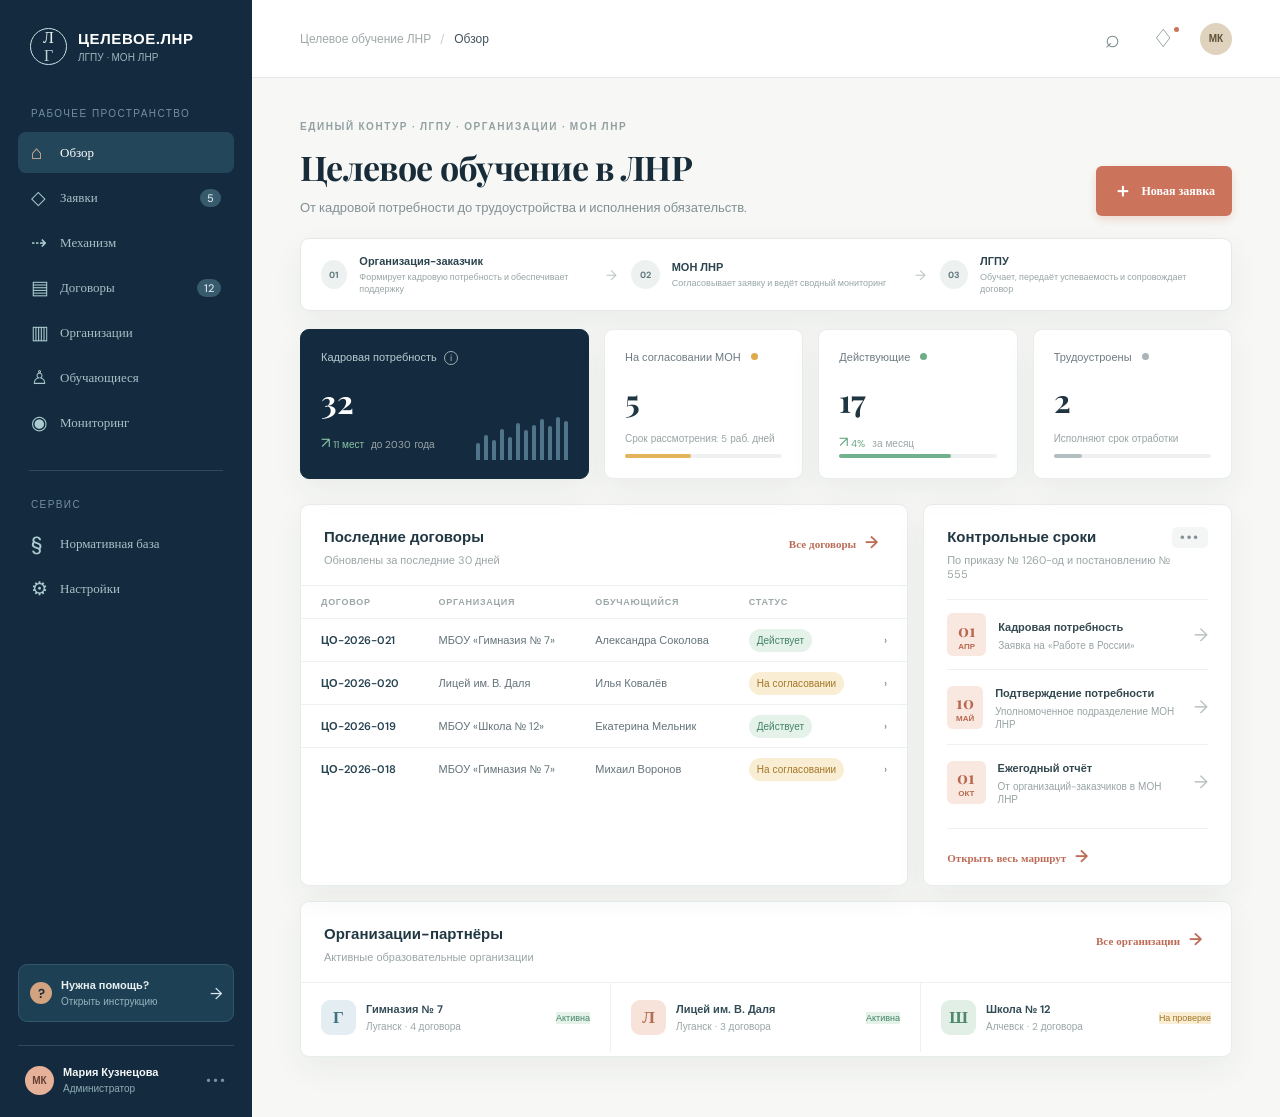
==== index.html @ 9726ebaf "Initial website" ====
<!doctype html>
<html lang="ru">
  <head>
    <meta charset="UTF-8" />
    <meta name="viewport" content="width=device-width, initial-scale=1.0" />
    <meta name="theme-color" content="#142b3f" />
    <title>Целевое обучение | ЛГПУ</title>
    <link rel="preconnect" href="https://fonts.googleapis.com" />
    <link rel="preconnect" href="https://fonts.gstatic.com" crossorigin />
    <link href="https://fonts.googleapis.com/css2?family=DM+Sans:wght@400;500;600;700&family=Playfair+Display:wght@600;700&display=swap" rel="stylesheet" />
    <link rel="stylesheet" href="styles.css" />
    <link rel="stylesheet" href="process.css" />
  </head>
  <body>
    <div class="app-shell">
      <aside class="sidebar">
        <div class="brand">
          <div class="brand-mark">Л<span>Г</span></div>
          <div><strong>ЦЕЛЕВОЕ.ЛНР</strong><small>ЛГПУ · МОН ЛНР</small></div>
        </div>
        <div class="workspace-label">Рабочее пространство</div>
        <nav class="main-nav">
          <button class="nav-item active" data-view="dashboard"><span class="nav-icon">⌂</span>Обзор</button>
          <button class="nav-item" data-view="applications"><span class="nav-icon">◇</span>Заявки <b class="nav-count">5</b></button>
          <button class="nav-item" data-view="workflow"><span class="nav-icon">⇢</span>Механизм</button>
          <button class="nav-item" data-view="contracts"><span class="nav-icon">▤</span>Договоры <b class="nav-count">12</b></button>
          <button class="nav-item" data-view="organizations"><span class="nav-icon">▥</span>Организации</button>
          <button class="nav-item" data-view="students"><span class="nav-icon">♙</span>Обучающиеся</button>
          <button class="nav-item" data-view="monitoring"><span class="nav-icon">◉</span>Мониторинг</button>
        </nav>
        <div class="nav-divider"></div>
        <div class="workspace-label">Сервис</div>
        <nav class="main-nav">
          <button class="nav-item" data-view="regulations"><span class="nav-icon">§</span>Нормативная база</button>
          <button class="nav-item"><span class="nav-icon">⚙</span>Настройки</button>
        </nav>
        <div class="sidebar-bottom">
          <div class="help-card"><span class="help-icon">?</span><div><strong>Нужна помощь?</strong><small>Открыть инструкцию</small></div><span>→</span></div>
          <div class="user-row"><div class="avatar">МК</div><div><strong>Мария Кузнецова</strong><small>Администратор</small></div><span class="more">•••</span></div>
        </div>
      </aside>

      <main class="main-content">
        <header class="topbar">
          <div class="breadcrumbs"><span>Целевое обучение ЛНР</span><i>/</i><b id="breadcrumb-current">Обзор</b></div>
          <div class="top-actions"><button class="icon-button" aria-label="Поиск">⌕</button><button class="icon-button has-dot" aria-label="Уведомления">♢</button><div class="top-avatar">МК</div></div>
        </header>
        <div class="page-content">
          <section class="view active" id="dashboard-view">
            <div class="welcome-row"><div><p class="eyebrow">ЕДИНЫЙ КОНТУР · ЛГПУ · ОРГАНИЗАЦИИ · МОН ЛНР</p><h1>Целевое обучение в ЛНР</h1><p class="subheading">От кадровой потребности до трудоустройства и исполнения обязательств.</p></div><button class="primary-button" id="open-application"><span>＋</span> Новая заявка</button></div>
            <div class="role-strip"><div><span class="role-no">01</span><p><b>Организация-заказчик</b><small>Формирует кадровую потребность и обеспечивает поддержку</small></p></div><i>→</i><div><span class="role-no">02</span><p><b>МОН ЛНР</b><small>Согласовывает заявку и ведёт сводный мониторинг</small></p></div><i>→</i><div><span class="role-no">03</span><p><b>ЛГПУ</b><small>Обучает, передаёт успеваемость и сопровождает договор</small></p></div></div>
            <div class="metrics-grid">
              <article class="metric-card metric-main"><div class="metric-label">Кадровая потребность <span class="info">i</span></div><div class="metric-value">32</div><div class="metric-foot positive"><span>↗</span> 11 мест <em>до 2030 года</em></div><div class="mini-bars"><i></i><i></i><i></i><i></i><i></i><i></i><i></i><i></i><i></i><i></i><i></i><i></i></div></article>
              <article class="metric-card"><div class="metric-label">На согласовании МОН <span class="metric-dot yellow"></span></div><div class="metric-value">5</div><div class="metric-foot">Срок рассмотрения: 5 раб. дней</div><div class="metric-line yellow-line"><span style="width:42%"></span></div></article>
              <article class="metric-card"><div class="metric-label">Действующие <span class="metric-dot green"></span></div><div class="metric-value">17</div><div class="metric-foot positive"><span>↗</span> 4% <em>за месяц</em></div><div class="metric-line green-line"><span style="width:71%"></span></div></article>
              <article class="metric-card"><div class="metric-label">Трудоустроены <span class="metric-dot gray"></span></div><div class="metric-value">2</div><div class="metric-foot">Исполняют срок отработки</div><div class="metric-line gray-line"><span style="width:18%"></span></div></article>
            </div>
            <div class="content-grid">
              <section class="panel recent-panel"><div class="panel-heading"><div><h2>Последние договоры</h2><p>Обновлены за последние 30 дней</p></div><button class="text-button" data-view-link="contracts">Все договоры <span>→</span></button></div><div class="table-wrap"><table><thead><tr><th>ДОГОВОР</th><th>ОРГАНИЗАЦИЯ</th><th>ОБУЧАЮЩИЙСЯ</th><th>СТАТУС</th><th></th></tr></thead><tbody id="recent-rows"></tbody></table></div></section>
              <section class="panel deadlines-panel"><div class="panel-heading"><div><h2>Контрольные сроки</h2><p>По приказу № 1260-од и постановлению № 555</p></div><button class="round-button">•••</button></div><div class="deadline-list"><div class="deadline-item"><div class="date-box"><b>01</b><small>АПР</small></div><div><strong>Кадровая потребность</strong><p>Заявка на «Работе в России»</p></div><span class="deadline-arrow">→</span></div><div class="deadline-item"><div class="date-box"><b>10</b><small>МАЙ</small></div><div><strong>Подтверждение потребности</strong><p>Уполномоченное подразделение МОН ЛНР</p></div><span class="deadline-arrow">→</span></div><div class="deadline-item"><div class="date-box"><b>01</b><small>ОКТ</small></div><div><strong>Ежегодный отчёт</strong><p>От организаций-заказчиков в МОН ЛНР</p></div><span class="deadline-arrow">→</span></div></div><button class="calendar-link" data-view-link="workflow">Открыть весь маршрут <span>→</span></button></section>
            </div>
            <section class="panel organizations-panel"><div class="panel-heading"><div><h2>Организации-партнёры</h2><p>Активные образовательные организации</p></div><button class="text-button" data-view-link="organizations">Все организации <span>→</span></button></div><div class="org-grid"><div class="org-item"><div class="org-logo blue">Г</div><div><strong>Гимназия № 7</strong><p>Луганск · 4 договора</p></div><span class="org-status active-status">Активна</span></div><div class="org-item"><div class="org-logo peach">Л</div><div><strong>Лицей им. В. Даля</strong><p>Луганск · 3 договора</p></div><span class="org-status active-status">Активна</span></div><div class="org-item"><div class="org-logo green-logo">Ш</div><div><strong>Школа № 12</strong><p>Алчевск · 2 договора</p></div><span class="org-status pending-status">На проверке</span></div></div></section>
          </section>

          <section class="view" id="applications-view">
            <div class="view-header"><div><p class="eyebrow">КАДРОВАЯ ПОТРЕБНОСТЬ</p><h1>Заявки на согласование</h1><p class="subheading">До публикации предложения каждая заявка проходит проверку МОН ЛНР.</p></div><button class="primary-button" id="open-application-2"><span>＋</span> Новая заявка</button></div>
            <div class="notice"><b>Регламент:</b> обычная заявка рассматривается в течение 5 рабочих дней; при комиссионном рассмотрении срок может быть продлён, но не более чем на 10 рабочих дней.</div>
            <div class="application-list">
              <article class="application-card"><div class="app-code">ЗКП-2026-031<small>поступающие · квота</small></div><div class="app-body"><h3>Учитель математики</h3><p>МБОУ «Гимназия № 7» · ЛГПУ · 44.03.05 Педагогическое образование</p><div class="check-row"><span class="check ok">✓ Проект предложения</span><span class="check ok">✓ Обоснование потребности</span><span class="check">2 места</span></div></div><div class="app-review"><span class="status pending-status">3-й рабочий день</span><small>Срок до 28.09.2026</small><button class="review-button">Рассмотреть</button></div></article>
              <article class="application-card"><div class="app-code">ЗКП-2026-030<small>обучающийся</small></div><div class="app-body"><h3>Учитель начальных классов</h3><p>Лицей им. В. Даля · ЛГПУ · 44.03.01 Педагогическое образование</p><div class="check-row"><span class="check ok">✓ Проект предложения</span><span class="check missing">! Требуется обоснование</span><span class="check">1 место</span></div></div><div class="app-review"><span class="status gray-status">На доработке</span><small>Возвращена 22.09.2026</small><button class="review-button">Открыть</button></div></article>
              <article class="application-card"><div class="app-code">ЗКП-2026-029<small>поступающие · квота</small></div><div class="app-body"><h3>Учитель русского языка</h3><p>МБОУ «Школа № 12» · ЛГПУ · 44.03.05 Педагогическое образование</p><div class="check-row"><span class="check ok">✓ Согласовано МОН</span><span class="check ok">✓ Квота подтверждена</span><span class="check">2 места</span></div></div><div class="app-review"><span class="status active-status">К публикации</span><small>До 10.06.2027</small><button class="review-button publish-action">Опубликовать</button></div></article>
            </div>
          </section>

          <section class="view" id="workflow-view">
            <div class="view-header"><div><p class="eyebrow">СКВОЗНОЙ ПРОЦЕСС</p><h1>Механизм реализации</h1><p class="subheading">Единый маршрут для организации-заказчика, МОН ЛНР и ЛГПУ.</p></div><span class="legal-pill">ПП РФ № 555 · Приказ № 1260-од</span></div>
            <div class="workflow-layout"><div class="workflow-track">
              <article class="workflow-step done"><span class="step-index">01</span><div><small>ОРГАНИЗАЦИЯ-ЗАКАЗЧИК</small><h3>Определение кадровой потребности</h3><p>Вакансия, прогноз до 2030 года, специальность, количество мест и обоснование целевого обучения.</p><div class="step-tags"><span>до 1 апреля</span><span>«Работа в России»</span></div></div></article>
              <article class="workflow-step current"><span class="step-index">02</span><div><small>МОН ЛНР</small><h3>Согласование заявки</h3><p>Проверка проекта предложения и обоснованности потребности. Для непедагогических программ ВО предусмотрена комиссия.</p><div class="step-tags"><span>5 рабочих дней</span><span>до 10 при комиссии</span></div></div></article>
              <article class="workflow-step"><span class="step-index">03</span><div><small>ОРГАНИЗАЦИЯ + МОН ЛНР</small><h3>Подтверждение квоты и публикация</h3><p>МОН подтверждает потребность до 10 мая. Заказчик формирует предложение с 10 мая по 10 июня года приёма.</p><div class="step-tags"><span>до 10 мая</span><span>не позднее 10 июня</span></div></div></article>
              <article class="workflow-step"><span class="step-index">04</span><div><small>ГРАЖДАНИН + ЛГПУ</small><h3>Заявка, конкурс и зачисление</h3><p>Гражданин выбирает одно предложение. ЛГПУ проверяет соответствие предложения и заявления, проводит конкурс и передаёт сведения о зачислении.</p><div class="step-tags"><span>1 предложение</span><span>согласие на ПДн</span></div></div></article>
              <article class="workflow-step"><span class="step-index">05</span><div><small>ВСЕ СТОРОНЫ</small><h3>Заключение договора</h3><p>Заказчик готовит договор по типовой форме. Для несовершеннолетнего обязательно согласие представителя. Сведения размещаются на платформе.</p><div class="step-tags"><span>до начала учебного года</span><span>сведения за 10 раб. дней</span></div></div></article>
              <article class="workflow-step"><span class="step-index">06</span><div><small>ЛГПУ + ЗАКАЗЧИК</small><h3>Обучение, практика и поддержка</h3><p>Контроль успеваемости, практика у заказчика, наставник и ежемесячные меры материальной поддержки.</p><div class="step-tags"><span>каждый семестр</span><span>ежемесячно</span></div></div></article>
              <article class="workflow-step"><span class="step-index">07</span><div><small>РАБОТОДАТЕЛЬ + МОН ЛНР</small><h3>Трудоустройство и отработка</h3><p>Трудоустройство в установленный договором срок, единовременная выплата и контроль трудовой деятельности от 3 до 5 лет.</p><div class="step-tags"><span>3–5 лет</span><span>отчёт до 1 октября</span></div></div></article>
            </div><aside class="workflow-aside"><h3>Обязательные условия договора</h3><ul><li>Код и наименование образовательной программы</li><li>Место будущей трудовой деятельности</li><li>Срок трудоустройства и отработки от 3 до 5 лет</li><li>Меры поддержки и порядок их предоставления</li><li>Практическая подготовка и наставничество</li><li>Права, обязанности и ответственность сторон</li></ul><button class="outline-button" data-view-link="regulations">Смотреть основания</button></aside></div>
          </section>

          <section class="view" id="contracts-view"><div class="view-header"><div><p class="eyebrow">РЕЕСТР ДОКУМЕНТОВ</p><h1>Договоры</h1><p class="subheading">Все договоры целевого обучения в одном месте.</p></div><button class="primary-button" id="open-create-2"><span>＋</span> Новый договор</button></div><div class="toolbar"><div class="search-field">⌕ <input id="contract-search" placeholder="Поиск по номеру, организации или ФИО" /></div><button class="filter-button">Статус <span>⌄</span></button><button class="filter-button">Учебный год <span>⌄</span></button></div><section class="panel contracts-table-panel"><div class="table-wrap"><table><thead><tr><th>ДОГОВОР</th><th>ОРГАНИЗАЦИЯ</th><th>ОБУЧАЮЩИЙСЯ</th><th>НАПРАВЛЕНИЕ</th><th>СТАТУС</th><th>ОБНОВЛЁН</th></tr></thead><tbody id="all-rows"></tbody></table></div></section></section>

          <section class="view" id="organizations-view"><div class="view-header"><div><p class="eyebrow">ПАРТНЁРСКАЯ СЕТЬ</p><h1>Организации</h1><p class="subheading">Образовательные организации Луганской Народной Республики.</p></div><button class="outline-button">＋ Добавить организацию</button></div><div class="org-list-large"><article class="org-large"><div class="org-logo blue">Г</div><div class="org-large-main"><h2>МБОУ «Гимназия № 7»</h2><p>Луганск · Общеобразовательная организация</p><div class="org-meta"><span>4 договора</span><span>Последнее обновление: 18 сен 2026</span></div></div><span class="status active-status">Активна</span><span class="chevron">›</span></article><article class="org-large"><div class="org-logo peach">Л</div><div class="org-large-main"><h2>Лицей им. В. Даля</h2><p>Луганск · Общеобразовательная организация</p><div class="org-meta"><span>3 договора</span><span>Последнее обновление: 12 сен 2026</span></div></div><span class="status active-status">Активна</span><span class="chevron">›</span></article><article class="org-large"><div class="org-logo green-logo">Ш</div><div class="org-large-main"><h2>МБОУ «Школа № 12»</h2><p>Алчевск · Общеобразовательная организация</p><div class="org-meta"><span>2 договора</span><span>Последнее обновление: 09 сен 2026</span></div></div><span class="status pending-status">На проверке</span><span class="chevron">›</span></article></div></section>

          <section class="view" id="students-view"><div class="view-header"><div><p class="eyebrow">УЧАСТНИКИ ПРОГРАММЫ</p><h1>Обучающиеся</h1><p class="subheading">Студенты, заключившие договоры целевого обучения.</p></div></div><div class="student-cards"><div class="student-card"><div class="student-avatar">АС</div><div><h3>Александра Соколова</h3><p>Педагогическое образование · 2 курс</p><small>Договор № ЦО-2026-014</small></div><span class="status active-status">Действует</span></div><div class="student-card"><div class="student-avatar warm">ИК</div><div><h3>Илья Ковалёв</h3><p>Начальное образование · 1 курс</p><small>Договор № ЦО-2026-018</small></div><span class="status active-status">Действует</span></div><div class="student-card"><div class="student-avatar lilac">ЕМ</div><div><h3>Екатерина Мельник</h3><p>Дошкольное образование · 3 курс</p><small>Договор № ЦО-2025-009</small></div><span class="status gray-status">Завершён</span></div></div></section>

          <section class="view" id="monitoring-view">
            <div class="view-header"><div><p class="eyebrow">ИСПОЛНЕНИЕ ОБЯЗАТЕЛЬСТВ</p><h1>Мониторинг</h1><p class="subheading">Успеваемость, выплаты, трудоустройство и срок трудовой деятельности.</p></div><button class="outline-button" id="export-report">⇩ Отчёт для МОН ЛНР</button></div>
            <div class="monitor-grid"><article class="monitor-card"><span class="monitor-icon">₽</span><small>ЕЖЕМЕСЯЧНЫЕ ВЫПЛАТЫ</small><b>15 из 17</b><p>2 подтверждения ожидаются</p><div class="progress"><i style="width:88%"></i></div></article><article class="monitor-card"><span class="monitor-icon">A</span><small>УСПЕВАЕМОСТЬ</small><b>16 из 17</b><p>1 академическая задолженность</p><div class="progress amber"><i style="width:94%"></i></div></article><article class="monitor-card"><span class="monitor-icon">⌂</span><small>ТРУДОУСТРОЙСТВО</small><b>2 из 2</b><p>Обязательства выполнены</p><div class="progress"><i style="width:100%"></i></div></article></div>
            <section class="panel obligation-panel"><div class="panel-heading"><div><h2>Контроль исполнения</h2><p>Сведения для ежегодного отчёта не позднее 1 октября</p></div></div><div class="table-wrap"><table><thead><tr><th>ОБУЧАЮЩИЙСЯ</th><th>ЗАКАЗЧИК</th><th>УСПЕВАЕМОСТЬ</th><th>ВЫПЛАТА</th><th>ПРАКТИКА</th><th>РИР</th><th>РИСК</th></tr></thead><tbody><tr><td>Александра Соколова</td><td>Гимназия № 7</td><td><span class="check ok">✓ без задолженности</span></td><td><span class="status active-status">выплачено</span></td><td>назначена</td><td>актуально</td><td><span class="risk low">низкий</span></td></tr><tr><td>Илья Ковалёв</td><td>Лицей им. В. Даля</td><td><span class="check missing">! 1 задолженность</span></td><td><span class="status pending-status">подтвердить</span></td><td>не назначена</td><td>актуально</td><td><span class="risk high">высокий</span></td></tr><tr><td>Екатерина Мельник</td><td>Школа № 12</td><td><span class="check ok">✓ завершено</span></td><td><span class="status active-status">выплачено</span></td><td>пройдена</td><td>актуально</td><td><span class="risk low">низкий</span></td></tr></tbody></table></div></section>
          </section>

          <section class="view" id="regulations-view">
            <div class="view-header"><div><p class="eyebrow">ПРАВОВЫЕ ОСНОВАНИЯ</p><h1>Нормативная база</h1><p class="subheading">Документы, на которых построены маршрут и контрольные правила системы.</p></div></div>
            <div class="regulation-list"><article class="reg-card primary-reg"><div class="reg-number">555</div><div><span>ФЕДЕРАЛЬНЫЙ УРОВЕНЬ</span><h2>Постановление Правительства РФ от 27.04.2024 № 555</h2><p>Положение о целевом обучении, правила квоты, типовая форма договора, формы предложения и заявки.</p><div class="reg-links"><button data-reg="Существенные условия: пп. 5–6, 24–30">Существенные условия</button><button data-reg="Заключение договора: пп. 10–22">Заключение</button><button data-reg="Мониторинг на ЕЦП: пп. 110–112">Работа в России</button></div></div></article><article class="reg-card"><div class="reg-number">1260<small>од</small></div><div><span>РЕГИОНАЛЬНЫЙ УРОВЕНЬ</span><h2>Приказ МОН ЛНР от 29.05.2026 № 1260-од</h2><p>Согласование кадровой потребности, реестр договоров, ежегодный мониторинг и отчётность подведомственных организаций.</p><div class="reg-links"><button data-reg="Заявка: проект предложения и обоснование; пп. 1.8–1.10">Заявка и сроки</button><button data-reg="Отчёт организаций до 1 октября; аналитическая справка до 1 декабря">Отчётность</button></div></div></article><article class="reg-card"><div class="reg-number">227</div><div><span>МЕРЫ ПОДДЕРЖКИ ЛНР</span><h2>Документ от 03.07.2026 № 227</h2><p>Порядок ежемесячной денежной выплаты в период обучения и единовременной выплаты при трудоустройстве.</p><div class="reg-links"><button data-reg="К заявлению: банковские реквизиты, справка об обучении, справка об отсутствии академической задолженности">Документы на выплату</button><button data-reg="Решение о единовременной выплате при трудоустройстве принимается работодателем в течение 10 календарных дней">Выплата при трудоустройстве</button></div></div></article></div>
            <div class="legal-note"><b>Важно:</b> система является инструментом учёта и контроля. Юридически значимые действия и публикация предложений выполняются в предусмотренных законодательством информационных системах, включая ЕЦП «Работа в России».</div>
          </section>
        </div>
      </main>
    </div>
    <div class="modal-backdrop" id="modal"><div class="modal"><button class="modal-close" id="close-modal">×</button><p class="eyebrow">НОВЫЙ ДОКУМЕНТ</p><h2>Создать договор</h2><p class="modal-intro">Заполните основные сведения. Остальные данные можно добавить позже.</p><form id="create-form"><label>Номер договора<input required placeholder="Например, ЦО-2026-025" /></label><label>Организация<select required><option value="">Выберите организацию</option><option>МБОУ «Гимназия № 7»</option><option>Лицей им. В. Даля</option><option>МБОУ «Школа № 12»</option></select></label><label>ФИО обучающегося<input required placeholder="Фамилия Имя Отчество" /></label><label>Направление подготовки<input required placeholder="Например, Педагогическое образование" /></label><div class="form-actions"><button type="button" class="outline-button" id="cancel-modal">Отмена</button><button class="primary-button" type="submit">Создать договор</button></div></form></div></div>
    <div class="modal-backdrop" id="application-modal"><div class="modal wide-modal"><button class="modal-close close-application">×</button><p class="eyebrow">КАДРОВАЯ ПОТРЕБНОСТЬ</p><h2>Заявка на согласование</h2><p class="modal-intro">Проект предложения и обоснование будут направлены в уполномоченное подразделение МОН ЛНР.</p><form id="application-form" class="two-column-form"><label>Организация-заказчик<select required><option value="">Выберите организацию</option><option>МБОУ «Гимназия № 7»</option><option>Лицей им. В. Даля</option><option>МБОУ «Школа № 12»</option></select></label><label>Тип кандидата<select required><option>Поступающий в пределах квоты</option><option>Поступающий вне квоты</option><option>Обучающийся</option></select></label><label>Код и направление подготовки<input required placeholder="44.03.05 Педагогическое образование" /></label><label>Кадровая потребность<input required type="number" min="1" placeholder="Количество мест" /></label><label class="full-field">Будущая должность<input required placeholder="Например, учитель математики" /></label><label class="full-field">Обоснование кадровой потребности<textarea required placeholder="Опишите текущую или прогнозную потребность до 2030 года"></textarea></label><label class="checkbox-label full-field"><input type="checkbox" required /> Проект предложения сформирован по форме постановления Правительства РФ № 555</label><div class="form-actions full-field"><button type="button" class="outline-button close-application">Отмена</button><button class="primary-button" type="submit">Направить в МОН ЛНР</button></div></form></div></div>
    <div class="toast" id="toast">Договор создан и добавлен в реестр <span>✓</span></div>
    <script src="app.js"></script>
  </body>
</html>
---- styles.css ----
:root{--navy:#142b3f;--navy-2:#1d3b52;--ink:#17232e;--muted:#7c8992;--line:#e4e8e8;--paper:#f7f8f6;--white:#fff;--terra:#cc735c;--terra-dark:#b65f4d;--green:#4b9a77;--yellow:#dfaa4a;--shadow:0 12px 32px rgba(28,46,56,.06)}*{box-sizing:border-box}body{margin:0;background:var(--paper);color:var(--ink);font-family:'DM Sans',Arial,sans-serif;font-size:14px}.app-shell{display:flex;min-height:100vh}.sidebar{width:252px;background:var(--navy);color:#dbe7eb;padding:28px 18px 22px;display:flex;flex-direction:column;flex-shrink:0}.brand{display:flex;gap:11px;align-items:center;padding:0 12px 42px}.brand-mark{width:37px;height:37px;border:1.5px solid #c9e0e5;border-radius:50%;font-family:Georgia,serif;font-size:16px;display:grid;place-items:center;color:#e7f1f0;letter-spacing:-4px;padding-right:4px}.brand-mark span{color:#b9d4d7}.brand strong{font-size:15px;letter-spacing:.04em;color:#fff;display:block}.brand small{color:#9eb4bd;font-size:10px;display:block;margin-top:2px}.workspace-label{font-size:10px;text-transform:uppercase;letter-spacing:.14em;color:#7390a0;padding:0 13px 12px}.main-nav{display:grid;gap:4px}.nav-item{border:0;background:none;color:#a9c0c7;text-align:left;padding:11px 13px;border-radius:8px;font:500 13px 'DM Sans';display:flex;align-items:center;gap:12px;cursor:pointer}.nav-item:hover,.nav-item.active{background:#24465b;color:#fff}.nav-icon{font-size:19px;width:17px;line-height:1;color:#abcbd0}.nav-item.active .nav-icon{color:#e6bf9d}.nav-count{font-size:11px;font-weight:500;background:#375b6c;color:#d4e4e7;border-radius:12px;padding:2px 7px;margin-left:auto}.nav-divider{height:1px;background:#2c4a59;margin:27px 11px}.sidebar-bottom{margin-top:auto}.help-card{background:#1d4055;border:1px solid #2e5868;border-radius:9px;padding:13px 11px;display:flex;align-items:center;gap:9px;font-size:16px;margin-bottom:23px}.help-card div{flex:1}.help-card strong{font-size:11px;display:block;color:#eaf2f1}.help-card small{display:block;color:#96b4bc;font-size:10px;margin-top:3px}.help-icon{width:22px;height:22px;background:#d3a27f;color:var(--navy);border-radius:50%;display:grid;place-items:center;font-weight:bold;font-size:13px}.user-row{border-top:1px solid #2d4a59;padding:19px 7px 0;display:flex;align-items:center;gap:9px}.avatar,.top-avatar{background:#e6b199;color:#633f35;border-radius:50%;width:29px;height:29px;display:grid;place-items:center;font-size:10px;font-weight:bold}.user-row strong{font-size:11px;color:#f3f7f6;display:block}.user-row small{font-size:10px;color:#8eabb5;display:block;margin-top:3px}.more{margin-left:auto;color:#7795a0;letter-spacing:2px}.main-content{flex:1;min-width:0}.topbar{height:78px;background:#fff;border-bottom:1px solid var(--line);display:flex;justify-content:space-between;align-items:center;padding:0 48px}.breadcrumbs{font-size:12px;color:#a1a9aa}.breadcrumbs i{font-style:normal;margin:0 9px;color:#c8cecd}.breadcrumbs b{color:#42535b;font-weight:500}.top-actions{display:flex;align-items:center;gap:20px}.icon-button{border:0;background:none;color:#7b8a8d;font-size:25px;cursor:pointer;position:relative}.has-dot:after{content:'';position:absolute;width:5px;height:5px;background:var(--terra);border-radius:50%;top:4px;right:1px}.top-avatar{width:32px;height:32px;background:#dfd3bd;color:#5e503a}.page-content{max-width:1420px;margin:0 auto;padding:42px 48px 60px}.view{display:none}.view.active{display:block}.welcome-row,.view-header{display:flex;justify-content:space-between;align-items:flex-end;margin-bottom:30px}.eyebrow{font-size:10px;letter-spacing:.16em;color:#93a0a2;font-weight:700;margin:0 0 11px}.welcome-row h1,.view-header h1{font:700 34px 'Playfair Display',Georgia,serif;letter-spacing:-.02em;margin:0;color:#172b39}.subheading{color:#819095;margin:9px 0 0;font-size:13px}.primary-button,.outline-button{border:0;border-radius:6px;padding:12px 17px;font:600 12px 'DM Sans';cursor:pointer}.primary-button{background:var(--terra);color:#fff;box-shadow:0 4px 10px #dba99966}.primary-button:hover{background:var(--terra-dark)}.primary-button span{font-size:19px;vertical-align:-2px;margin-right:6px}.outline-button{background:white;border:1px solid #d8dfdf;color:#51646a}.metrics-grid{display:grid;grid-template-columns:1.45fr 1fr 1fr 1fr;gap:15px;margin-bottom:25px}.metric-card{background:#fff;border:1px solid #e9eded;border-radius:9px;min-height:150px;padding:20px 20px 16px;position:relative;box-shadow:var(--shadow)}.metric-main{background:var(--navy);color:#fff;border-color:var(--navy)}.metric-label{font-size:11px;color:#6d7c82}.metric-main .metric-label{color:#b8cbd0}.info{border:1px solid #9caeb2;border-radius:50%;font-size:9px;width:14px;height:14px;display:inline-grid;place-items:center;margin-left:4px}.metric-value{font:700 32px 'Playfair Display',serif;margin-top:14px;color:#203542}.metric-main .metric-value{color:#fff}.metric-foot{font-size:10px;color:#98a4a5;margin-top:11px}.metric-foot em{font-style:normal;color:#9ca6a7;margin-left:4px}.positive{color:#67a785}.metric-main .positive{color:#8ac3a5}.positive span{font-size:15px}.metric-dot{display:inline-block;width:7px;height:7px;border-radius:50%;margin-left:7px;vertical-align:1px}.yellow{background:var(--yellow)}.green{background:#6eae86}.gray{background:#aab5b7}.mini-bars{display:flex;align-items:end;gap:4px;position:absolute;right:20px;bottom:18px;height:45px}.mini-bars i{width:4px;background:#50758a;border-radius:2px 2px 0 0}.mini-bars i:nth-child(1){height:17px}.mini-bars i:nth-child(2){height:25px}.mini-bars i:nth-child(3){height:20px}.mini-bars i:nth-child(4){height:31px}.mini-bars i:nth-child(5){height:23px}.mini-bars i:nth-child(6){height:37px}.mini-bars i:nth-child(7){height:30px}.mini-bars i:nth-child(8){height:35px}.mini-bars i:nth-child(9){height:41px}.mini-bars i:nth-child(10){height:34px}.mini-bars i:nth-child(11){height:43px}.mini-bars i:nth-child(12){height:39px}.metric-line{height:4px;background:#eef1ef;border-radius:10px;position:absolute;bottom:20px;left:20px;right:20px}.metric-line span{height:100%;display:block;border-radius:10px}.yellow-line span{background:#e4b45a}.green-line span{background:#72b18d}.gray-line span{background:#b3bec0}.content-grid{display:grid;grid-template-columns:1.57fr 1fr;gap:15px;margin-bottom:15px}.panel{background:#fff;border:1px solid #e8ecec;border-radius:9px;box-shadow:var(--shadow)}.panel-heading{display:flex;justify-content:space-between;align-items:flex-start;padding:22px 23px 18px}.panel-heading h2{font-size:15px;margin:0;color:#213742}.panel-heading p{margin:6px 0 0;font-size:11px;color:#9aa5a6}.text-button,.calendar-link{background:none;border:0;color:#bd6b56;font:600 11px 'DM Sans';cursor:pointer;padding-top:4px}.text-button span,.calendar-link span{font-size:17px;margin-left:6px}.table-wrap{overflow:auto}table{border-collapse:collapse;width:100%;font-size:11px}th{text-align:left;color:#9ca7a8;font-size:9px;letter-spacing:.08em;font-weight:600;padding:10px 20px;border-top:1px solid #edf0f0;white-space:nowrap}td{padding:14px 20px;border-top:1px solid #eef1f0;white-space:nowrap;color:#64747a}td:first-child{color:#274251;font-weight:600}.status{font-size:10px;padding:5px 8px;border-radius:12px;white-space:nowrap}.active-status{color:#438367;background:#e4f2ea}.pending-status{color:#a47727;background:#f9eed3}.gray-status{color:#7b8587;background:#edf0ef}.deadline-list{padding:0 23px}.deadline-item{display:flex;align-items:center;gap:12px;border-top:1px solid #edf0f0;padding:13px 0}.date-box{width:39px;height:43px;background:#f8e8df;border-radius:6px;display:grid;place-content:center;text-align:center;color:#b96750}.date-box b{font:700 17px 'Playfair Display'}.date-box small{font-size:8px;font-weight:bold}.deadline-item strong{font-size:11px;color:#344850;font-weight:600}.deadline-item p{font-size:10px;color:#99a4a5;margin:4px 0 0}.deadline-arrow{margin-left:auto;color:#b5c0bf;font-size:18px}.calendar-link{border-top:1px solid #edf0f0;margin:9px 23px 0;padding:16px 0 18px;width:calc(100% - 46px);text-align:left}.round-button{border:0;background:#f4f6f5;border-radius:5px;color:#849294;padding:3px 8px;letter-spacing:2px}.organizations-panel{padding-bottom:4px}.org-grid{display:grid;grid-template-columns:repeat(3,1fr);border-top:1px solid #edf0f0}.org-item{padding:17px 20px;display:flex;align-items:center;gap:10px;border-right:1px solid #edf0f0}.org-item:last-child{border-right:0}.org-logo{width:35px;height:35px;border-radius:9px;display:grid;place-items:center;font:700 17px Georgia,serif;flex-shrink:0}.blue{background:#e4eef2;color:#3e7181}.peach{background:#f7e3d9;color:#b36d54}.green-logo{background:#e1efe6;color:#4d886b}.org-item strong{font-size:11px;color:#334c55;display:block}.org-item p{font-size:10px;color:#9aa5a5;margin:4px 0 0}.org-status{margin-left:auto;font-size:9px;white-space:nowrap}.toolbar{display:flex;gap:9px;margin-bottom:18px}.search-field{height:39px;background:#fff;border:1px solid #dfe5e4;border-radius:6px;display:flex;align-items:center;padding:0 12px;color:#9ba7a8;flex:1;max-width:430px;font-size:20px}.search-field input{border:0;outline:0;width:100%;padding-left:9px;font:12px 'DM Sans';color:var(--ink)}.filter-button{border:1px solid #dfe5e4;background:white;color:#66777b;border-radius:6px;padding:0 13px;font:11px 'DM Sans';cursor:pointer}.filter-button span{margin-left:18px;color:#9ba9aa}.contracts-table-panel th,.contracts-table-panel td{padding-left:24px;padding-right:24px}.contracts-table-panel td{padding-top:18px;padding-bottom:18px}.org-list-large{display:grid;gap:12px}.org-large,.student-card{display:flex;align-items:center;gap:17px;background:#fff;border:1px solid #e5eaea;border-radius:9px;padding:22px 24px;box-shadow:var(--shadow)}.org-large-main{flex:1}.org-large h2{font-size:15px;color:#243d49;margin:0 0 5px}.org-large p{font-size:11px;color:#94a1a2;margin:0}.org-meta{display:flex;gap:25px;color:#9eaaa9;font-size:10px;margin-top:14px}.chevron{font-size:26px;color:#b1bdbe}.student-cards{display:grid;gap:12px;max-width:850px}.student-card{padding:18px 22px}.student-card>div:nth-child(2){flex:1}.student-card h3{font-size:14px;margin:0 0 5px}.student-card p,.student-card small{font-size:11px;color:#94a1a2;margin:0}.student-card small{display:block;margin-top:9px}.student-avatar{width:42px;height:42px;border-radius:50%;background:#e0edf0;color:#467687;display:grid;place-items:center;font-weight:700;font-size:12px}.student-avatar.warm{background:#f7e4d9;color:#ae6c54}.student-avatar.lilac{background:#ebe7f1;color:#76638e}.modal-backdrop{position:fixed;inset:0;background:#10273699;display:none;align-items:center;justify-content:center;padding:20px;z-index:5}.modal-backdrop.open{display:flex}.modal{width:100%;max-width:480px;background:#fff;border-radius:12px;padding:32px;position:relative;box-shadow:0 25px 70px #07192466}.modal h2{font:700 28px 'Playfair Display';margin:0;color:#172e3c}.modal-intro{font-size:12px;color:#8a9899;margin:9px 0 25px}.modal-close{position:absolute;right:20px;top:16px;border:0;background:none;color:#9ba7a8;font-size:26px;cursor:pointer}.modal form{display:grid;gap:15px}.modal label{display:grid;gap:7px;font-size:11px;color:#5e7075;font-weight:600}.modal input,.modal select{border:1px solid #dfe5e3;border-radius:5px;padding:11px 12px;font:12px 'DM Sans';outline:0;color:#344a53;background:#fff}.modal input:focus,.modal select:focus{border-color:#c27a64}.form-actions{display:flex;justify-content:flex-end;gap:9px;margin-top:9px}.toast{position:fixed;bottom:25px;right:25px;background:var(--navy);color:#e9f2f0;padding:13px 16px;border-radius:7px;font-size:12px;box-shadow:0 10px 30px #172d3b44;transform:translateY(100px);opacity:0;transition:.25s;z-index:10}.toast.show{transform:translateY(0);opacity:1}.toast span{color:#92c59e;margin-left:8px}@media(max-width:1000px){.sidebar{width:210px}.page-content{padding:35px 25px}.topbar{padding:0 25px}.metrics-grid{grid-template-columns:repeat(2,1fr)}.content-grid{grid-template-columns:1fr}.org-grid{grid-template-columns:1fr}.org-item{border-right:0;border-bottom:1px solid #edf0f0}.org-item:last-child{border-bottom:0}}@media(max-width:650px){.sidebar{width:64px;padding:20px 9px}.brand{padding:0 4px 40px}.brand>div:last-child,.workspace-label,.nav-item:not(.active)::after,.nav-item{font-size:0}.brand-mark{width:35px}.nav-item{justify-content:center;padding:12px 0}.nav-icon{font-size:20px}.nav-count,.nav-divider,.sidebar-bottom{display:none}.topbar{height:64px;padding:0 17px}.page-content{padding:28px 15px}.welcome-row,.view-header{display:block}.welcome-row .primary-button,.view-header .primary-button,.view-header .outline-button{margin-top:22px}.welcome-row h1,.view-header h1{font-size:29px}.metrics-grid{grid-template-columns:1fr 1fr;gap:9px}.metric-card{padding:15px;min-height:135px}.metric-value{font-size:27px}.metric-main{grid-column:span 2}.mini-bars{display:none}.metric-line{left:15px;right:15px}.content-grid{gap:10px}.panel-heading{padding:18px 15px}.deadline-list{padding:0 15px}.calendar-link{margin-left:15px;width:calc(100% - 30px)}th{padding:9px 13px;font-size:8px}td{padding:13px}.toolbar{flex-wrap:wrap}.search-field{max-width:none;flex-basis:100%}.filter-button{height:36px}.org-large{padding:16px;gap:10px;flex-wrap:wrap}.org-large-main{min-width:calc(100% - 55px)}.org-large .status{margin-left:55px}.org-meta{flex-direction:column;gap:5px}.student-card{flex-wrap:wrap}.student-card .status{margin-left:59px}}
---- process.css ----
.role-strip { background:#fff; border:1px solid var(--line); border-radius:9px; display:grid; grid-template-columns:1fr auto 1fr auto 1fr; align-items:center; margin:-8px 0 18px; padding:15px 20px; box-shadow:var(--shadow); }
.role-strip > div { display:flex; align-items:center; gap:12px; }
.role-strip > i { font-style:normal; color:#bdc7c7; padding:0 14px; }
.role-no { width:29px; height:29px; border-radius:50%; background:#edf2f1; color:#5e777d; display:grid; place-items:center; font-size:9px; font-weight:700; }
.role-strip p { margin:0; }
.role-strip b { display:block; font-size:11px; color:#2c444e; }
.role-strip small { display:block; font-size:9px; color:#99a5a6; margin-top:3px; }
.notice, .legal-note { background:#fff8eb; border:1px solid #f0dfba; border-left:3px solid var(--yellow); border-radius:7px; padding:13px 16px; color:#7b694a; font-size:11px; margin-bottom:18px; }
.application-list { display:grid; gap:11px; }
.application-card { background:#fff; border:1px solid #e5e9e8; border-radius:9px; display:grid; grid-template-columns:155px 1fr 155px; gap:22px; align-items:center; padding:20px 22px; box-shadow:var(--shadow); }
.app-code { font:700 14px 'Playfair Display'; color:#294451; }
.app-code small { display:block; font:500 9px 'DM Sans'; color:#9aa6a7; text-transform:uppercase; margin-top:7px; }
.app-body { border-left:1px solid #e8eceb; padding-left:22px; }
.app-body h3 { font-size:13px; margin:0 0 6px; color:#29414c; }
.app-body p { font-size:10px; color:#8f9c9e; margin:0; }
.check-row { display:flex; gap:7px; margin-top:13px; flex-wrap:wrap; }
.check { font-size:9px; padding:4px 7px; background:#f1f3f2; color:#758386; border-radius:4px; }
.check.ok { background:#e7f3eb; color:#4b8468; }
.check.missing { background:#fbebdf; color:#b16e50; }
.app-review { text-align:right; display:grid; justify-items:end; gap:7px; }
.app-review small { font-size:9px; color:#9ca7a8; }
.review-button { border:0; background:none; color:#bd6b56; font:600 10px 'DM Sans'; cursor:pointer; }
.legal-pill { font-size:9px; background:#e8eef0; color:#53717b; border-radius:15px; padding:7px 11px; }
.workflow-layout { display:grid; grid-template-columns:1fr 310px; gap:18px; align-items:start; }
.workflow-track { background:#fff; border:1px solid var(--line); border-radius:10px; padding:8px 26px; box-shadow:var(--shadow); }
.workflow-step { display:grid; grid-template-columns:47px 1fr; gap:17px; padding:25px 0; position:relative; border-bottom:1px solid #edf0ef; }
.workflow-step:last-child { border-bottom:0; }
.workflow-step::before { content:''; position:absolute; left:22px; top:62px; bottom:-25px; width:1px; background:#dfe5e4; }
.workflow-step:last-child::before { display:none; }
.step-index { width:45px; height:45px; border:1px solid #dce3e2; border-radius:50%; display:grid; place-items:center; background:#fff; color:#9da9aa; font:700 11px 'Playfair Display'; z-index:1; }
.workflow-step.done .step-index { background:var(--navy); border-color:var(--navy); color:#fff; }
.workflow-step.current .step-index { background:#f4e0d6; border-color:#d8987e; color:#a65c48; }
.workflow-step small { font-size:8px; letter-spacing:.13em; color:#9da8a8; font-weight:700; }
.workflow-step h3 { margin:5px 0 7px; font-size:14px; color:#29424d; }
.workflow-step p { font-size:11px; color:#7d8c90; line-height:1.55; margin:0; }
.step-tags { display:flex; gap:6px; margin-top:11px; flex-wrap:wrap; }
.step-tags span { font-size:8px; color:#6d8084; background:#f1f4f3; border-radius:10px; padding:4px 8px; }
.workflow-aside { background:var(--navy); color:#fff; border-radius:10px; padding:24px; position:sticky; top:20px; }
.workflow-aside h3 { font:700 18px 'Playfair Display'; margin:0 0 16px; }
.workflow-aside ul { padding:0; margin:0 0 22px; list-style:none; }
.workflow-aside li { font-size:10px; line-height:1.5; color:#b9cbd0; padding:9px 0 9px 18px; border-bottom:1px solid #2a495a; position:relative; }
.workflow-aside li::before { content:'✓'; position:absolute; left:0; color:#d8a27f; }
.workflow-aside .outline-button { background:transparent; border-color:#547080; color:#e5efef; }
.monitor-grid { display:grid; grid-template-columns:repeat(3,1fr); gap:13px; margin-bottom:16px; }
.monitor-card { background:#fff; border:1px solid var(--line); border-radius:9px; padding:20px; position:relative; box-shadow:var(--shadow); }
.monitor-icon { position:absolute; right:18px; top:17px; width:31px; height:31px; border-radius:50%; background:#e9f1f1; color:#547984; display:grid; place-items:center; font:700 13px Georgia; }
.monitor-card small { font-size:8px; color:#9aa6a7; letter-spacing:.1em; }
.monitor-card b { font:700 24px 'Playfair Display'; display:block; margin-top:10px; color:#233d49; }
.monitor-card p { font-size:9px; color:#95a2a3; margin:6px 0 12px; }
.progress { height:4px; background:#edf1ef; border-radius:8px; overflow:hidden; }
.progress i { display:block; height:100%; background:#62a17e; }
.progress.amber i { background:#d7a650; }
.obligation-panel td { padding-top:17px; padding-bottom:17px; }
.risk { font-size:9px; border-radius:12px; padding:4px 7px; }
.risk.low { background:#e8f1eb; color:#558269; }
.risk.high { background:#f8e4dd; color:#b15f4d; }
.regulation-list { display:grid; gap:12px; }
.reg-card { background:#fff; border:1px solid var(--line); border-radius:9px; padding:23px; display:grid; grid-template-columns:85px 1fr; gap:22px; box-shadow:var(--shadow); }
.reg-card.primary-reg { border-left:4px solid var(--navy); }
.reg-number { font:700 29px 'Playfair Display'; color:#315060; border-right:1px solid #e4e9e8; display:flex; align-items:center; }
.reg-number small { font:600 10px 'DM Sans'; margin-left:3px; }
.reg-card > div:last-child > span { font-size:8px; color:#9aa6a7; letter-spacing:.13em; font-weight:700; }
.reg-card h2 { font-size:15px; color:#2a424d; margin:6px 0; }
.reg-card p { font-size:11px; color:#819093; line-height:1.5; margin:0; }
.reg-links { display:flex; gap:7px; margin-top:14px; flex-wrap:wrap; }
.reg-links button { border:1px solid #dde4e2; background:#f7f9f8; color:#657a80; border-radius:4px; padding:6px 9px; font:500 9px 'DM Sans'; cursor:pointer; }
.reg-links button:hover { border-color:#c98973; color:#af644f; }
.legal-note { margin-top:17px; background:#edf3f3; border-color:#d7e4e3; border-left-color:#668b94; color:#60777d; }
.wide-modal { max-width:650px; }
.two-column-form { grid-template-columns:1fr 1fr !important; }
.full-field { grid-column:1/-1; }
.modal textarea { border:1px solid #dfe5e3; border-radius:5px; padding:11px 12px; font:12px 'DM Sans'; outline:0; min-height:85px; resize:vertical; }
.checkbox-label { display:grid !important; grid-template-columns:18px 1fr !important; align-items:center; font-weight:400 !important; line-height:1.4; }
.checkbox-label input { width:15px; height:15px; padding:0; }
@media(max-width:1000px) { .role-strip{grid-template-columns:1fr}.role-strip>i{display:none}.role-strip>div{padding:7px 0}.workflow-layout{grid-template-columns:1fr}.workflow-aside{position:static}.application-card{grid-template-columns:130px 1fr}.app-review{grid-column:2;text-align:left;justify-items:start}.monitor-grid{grid-template-columns:1fr 1fr} }
@media(max-width:650px) { .role-strip{margin-top:18px}.application-card{grid-template-columns:1fr;gap:12px}.app-body{border-left:0;border-top:1px solid #e8eceb;padding:13px 0 0}.app-review{grid-column:1}.workflow-track{padding:7px 16px}.workflow-step{grid-template-columns:40px 1fr;gap:10px}.step-index{width:38px;height:38px}.workflow-step::before{left:19px;top:55px}.monitor-grid{grid-template-columns:1fr}.reg-card{grid-template-columns:1fr}.reg-number{border-right:0;border-bottom:1px solid #e4e9e8;padding-bottom:12px}.two-column-form{grid-template-columns:1fr!important}.full-field{grid-column:1}.wide-modal{padding:25px 20px} }
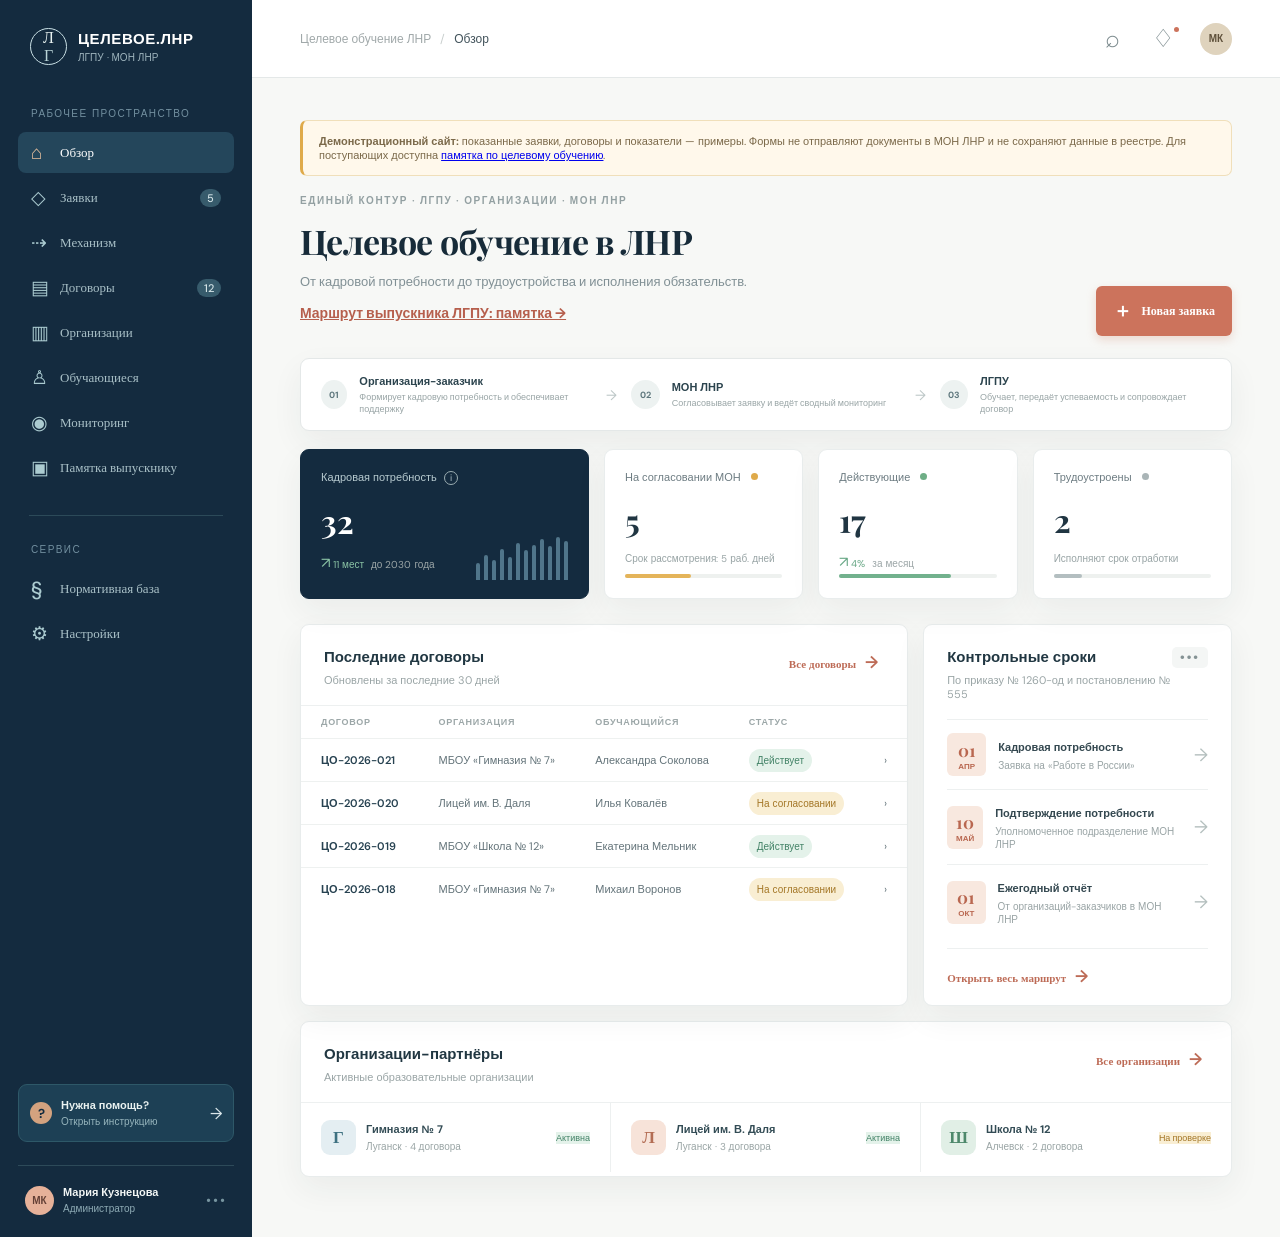
==== commit 4d50b816: "Add graduate guidance to website" ====
--- a/index.html
+++ b/index.html
@@ -27,6 +27,7 @@
           <button class="nav-item" data-view="organizations"><span class="nav-icon">▥</span>Организации</button>
           <button class="nav-item" data-view="students"><span class="nav-icon">♙</span>Обучающиеся</button>
           <button class="nav-item" data-view="monitoring"><span class="nav-icon">◉</span>Мониторинг</button>
+          <a class="nav-item" href="pamyatka.html"><span class="nav-icon">▣</span>Памятка выпускнику</a>
         </nav>
         <div class="nav-divider"></div>
         <div class="workspace-label">Сервис</div>
@@ -47,7 +48,8 @@
         </header>
         <div class="page-content">
           <section class="view active" id="dashboard-view">
-            <div class="welcome-row"><div><p class="eyebrow">ЕДИНЫЙ КОНТУР · ЛГПУ · ОРГАНИЗАЦИИ · МОН ЛНР</p><h1>Целевое обучение в ЛНР</h1><p class="subheading">От кадровой потребности до трудоустройства и исполнения обязательств.</p></div><button class="primary-button" id="open-application"><span>＋</span> Новая заявка</button></div>
+            <div class="notice"><b>Демонстрационный сайт:</b> показанные заявки, договоры и показатели — примеры. Формы не отправляют документы в МОН ЛНР и не сохраняют данные в реестре. Для поступающих доступна <a href="pamyatka.html">памятка по целевому обучению</a>.</div>
+            <div class="welcome-row"><div><p class="eyebrow">ЕДИНЫЙ КОНТУР · ЛГПУ · ОРГАНИЗАЦИИ · МОН ЛНР</p><h1>Целевое обучение в ЛНР</h1><p class="subheading">От кадровой потребности до трудоустройства и исполнения обязательств.</p><p><a href="pamyatka.html" style="color:#b65f4d;font-weight:700">Маршрут выпускника ЛГПУ: памятка →</a></p></div><button class="primary-button" id="open-application"><span>＋</span> Новая заявка</button></div>
             <div class="role-strip"><div><span class="role-no">01</span><p><b>Организация-заказчик</b><small>Формирует кадровую потребность и обеспечивает поддержку</small></p></div><i>→</i><div><span class="role-no">02</span><p><b>МОН ЛНР</b><small>Согласовывает заявку и ведёт сводный мониторинг</small></p></div><i>→</i><div><span class="role-no">03</span><p><b>ЛГПУ</b><small>Обучает, передаёт успеваемость и сопровождает договор</small></p></div></div>
             <div class="metrics-grid">
               <article class="metric-card metric-main"><div class="metric-label">Кадровая потребность <span class="info">i</span></div><div class="metric-value">32</div><div class="metric-foot positive"><span>↗</span> 11 мест <em>до 2030 года</em></div><div class="mini-bars"><i></i><i></i><i></i><i></i><i></i><i></i><i></i><i></i><i></i><i></i><i></i><i></i></div></article>
--- a/process.css
+++ b/process.css
@@ -6,6 +6,7 @@
 .role-strip b { display:block; font-size:11px; color:#2c444e; }
 .role-strip small { display:block; font-size:9px; color:#99a5a6; margin-top:3px; }
 .notice, .legal-note { background:#fff8eb; border:1px solid #f0dfba; border-left:3px solid var(--yellow); border-radius:7px; padding:13px 16px; color:#7b694a; font-size:11px; margin-bottom:18px; }
+.nav-item[href] { text-decoration:none; }
 .application-list { display:grid; gap:11px; }
 .application-card { background:#fff; border:1px solid #e5e9e8; border-radius:9px; display:grid; grid-template-columns:155px 1fr 155px; gap:22px; align-items:center; padding:20px 22px; box-shadow:var(--shadow); }
 .app-code { font:700 14px 'Playfair Display'; color:#294451; }
